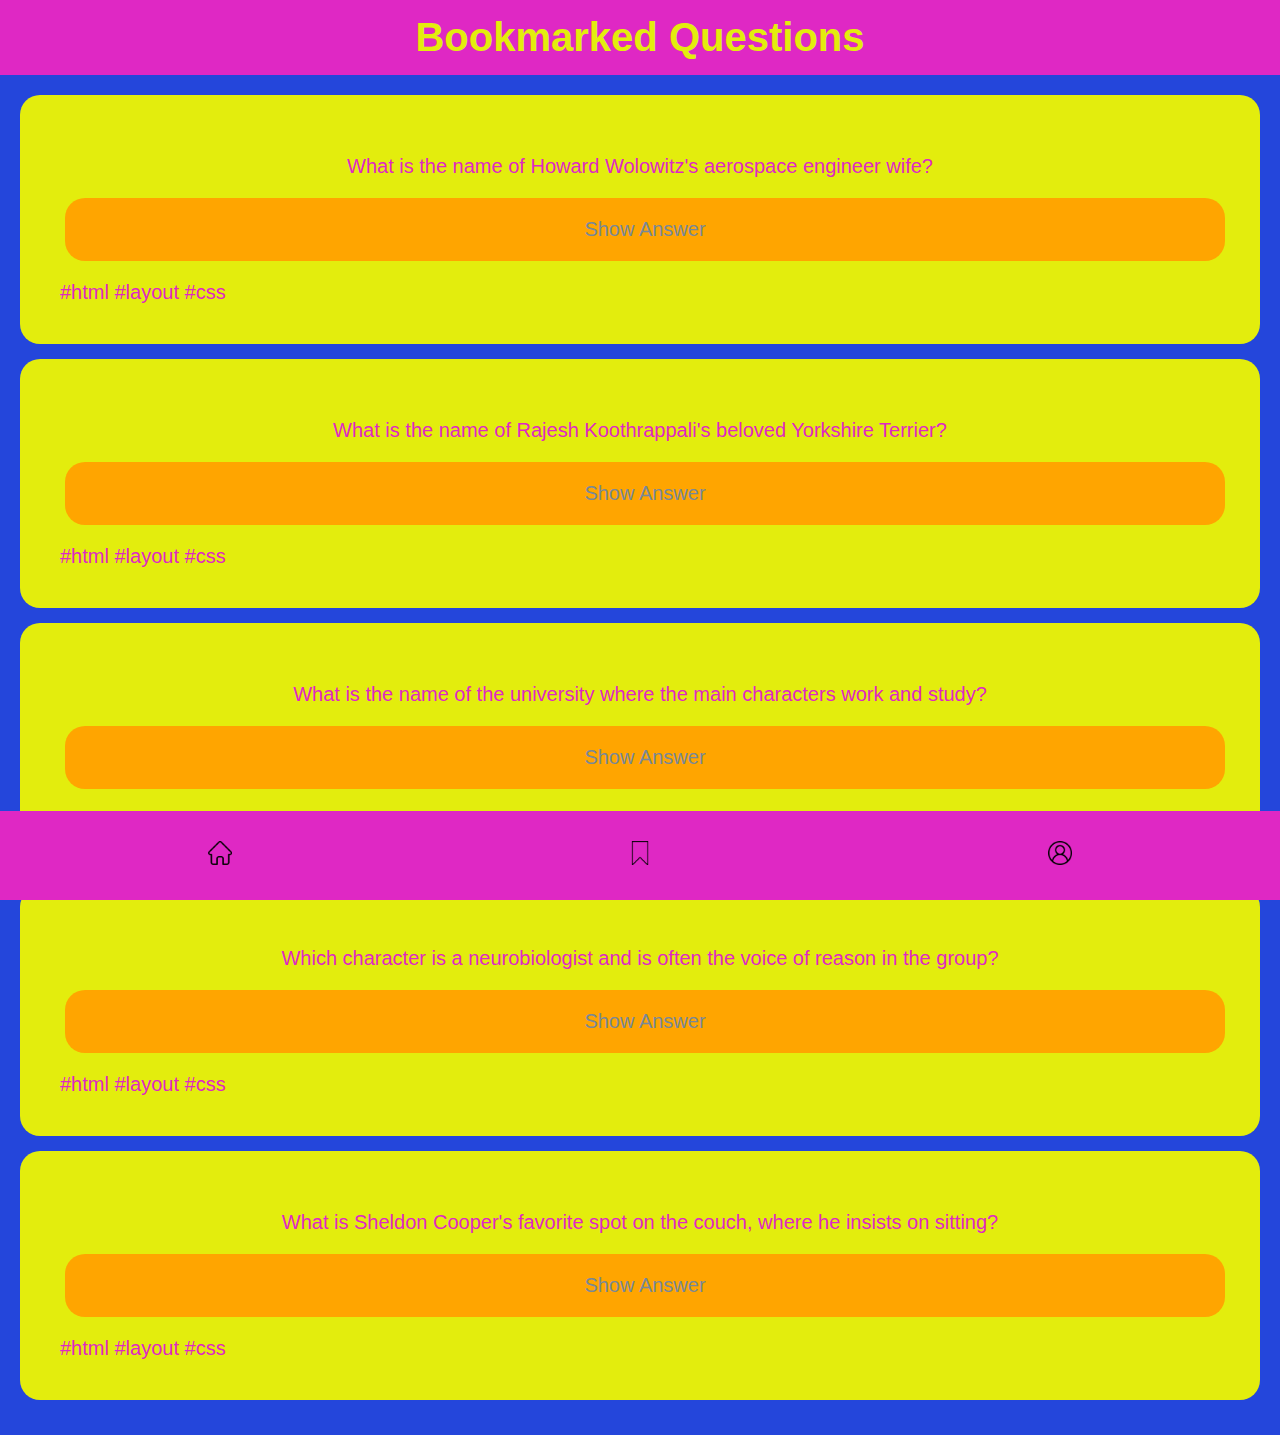
==== bookmarks.html @ d851836f "added resources, changed navbar-icons, linked html-files" ====
<!DOCTYPE html>
<html lang="en">
  <head>
    <meta charset="UTF-8" />
    <meta name="viewport" content="width=device-width, initial-scale=1.0" />
    <title>Bookmarked Questions</title>
    <link rel="stylesheet" href="styles.css" />
  </head>
  <body>
    <header>
      <h1>Bookmarked Questions</h1>
    </header>
    <main>
      <!-- Question Cards will go here -->
     
<div class="question-card">
    <p>
        What is the name of Howard Wolowitz's aerospace engineer wife?
    </p>
    <button class="answer-button">Show Answer</button>
    <div class="answer">Bernadette Rostenkowski</div>
    <div class="tags"
    <span>#html</span>
    <span>#layout</span>
    <span>#css</span>
</div>
</div>
     
<div class="question-card">
    <p>
        What is the name of Rajesh Koothrappali's beloved Yorkshire Terrier?
    </p>
    <button class="answer-button">Show Answer</button>
    <div class="answer">Cinnamon</div>
    <div class="tags"
    <span>#html</span>
    <span>#layout</span>
    <span>#css</span>
</div>
</div>


<div class="question-card">
    <p>
        What is the name of the university where the main characters work and study?
    </p>
    <button class="answer-button">Show Answer</button>
    <div class="answer">Caltech (California Institute of Technology)</div>
    <div class="tags"
    <span>#html</span>
    <span>#layout</span>
    <span>#css</span>
</div>
</div>

<div class="question-card">
    <p>
        Which character is a neurobiologist and is often the voice of reason in the group?
    </p>
    <button class="answer-button">Show Answer</button>
    <div class="answer"> Amy Farrah Fowler</div>
    <div class="tags"
    <span>#html</span>
    <span>#layout</span>
    <span>#css</span>
</div>
</div>



<div class="question-card">
    <p>
        What is Sheldon Cooper's favorite spot on the couch, where he insists on sitting?
    </p>
    <button class="answer-button">Show Answer</button>
    <div class="answer">His "spot"</div>
    <div class="tags"
    <span>#html</span>
    <span>#layout</span>
    <span>#css</span>
</div>
</div>


     
    </main>
    <footer>
      <nav class="footer-nav">
        <a href="index.html" class="nav-item">
            <img src="./resources/home.png" alt="home" width="24" height="24">
        </a>
        <a href="bookmarks.html" class="nav-item active">
            <img src="./resources/bookmark_transparent.png" alt="bookmarks" width="24" height="24">
        </a>
        <a href="profile" class="nav-item">
            <img src="./resources/profile.png" alt="profile" width="24" height="24">
           
        </a>
      </nav>
      <!-- Navbar will go here -->
    </footer>
  </body>
</html>
---- styles.css ----
body {
  font-family: "Franklin Gothic Medium", "Arial Narrow", Arial, sans-serif;
  background-color: #2446db;
  color: #df28c4;
  margin: 0;
  padding: 0;
  font-size: 20px;
}

header {
  background-color: #df28c4;
  color: #e3ed0d;
  padding: 15px 0;
  text-align: center;
}

h1 {
  margin: 0;
}

main {
  padding: 20px;
}

section {
  margin-bottom: 20px;
}

footer {
  background-color: #df28c4;
  color: #fff;
  text-align: center;
  padding: 10px 0;
  position: fixed;
  bottom: 0;
  width: 100%;
}

.question-card {
  background-color: #e3ed0d;
  border: 1px;
  border-radius: 20px;
  padding: 40px;
  margin-bottom: 20px;
  text-align: center;
}

.question-card {
  font-size: 20px;
  margin-bottom: 15px;
}

.answer-button {
  display: block;
  margin: 5px;
  padding: 20px;
  background-color: orange;
  color: lightslategray;
  border: none;
  width: 100%;
  border-radius: 20px;
  font-size: 20px;
}

.tags {
  margin-top: 20px;
  text-align: left;
}

.answer {
  display: none; /* answer is hidden */
  margin-top: 20px; /* answer has more distance to button */
}

.answer-button:hover + .answer {
  display: block; /* Answer visible when hovering above button */
}

.footer-nav {
  display: flex;
  justify-content: space-around;
  padding: 10px;
  background-color: #df28c4;
}

.footer-nav .nav-item {
  color: white;
  text-decoration: none; /* takes away the underlining of the links */
  margin: 10px; /* distance between links */
  font-size: 20px;
}

.footer-nav .nav-item:hover {
  color: #e3ed0d; /* Changes color when hovering over link */
}
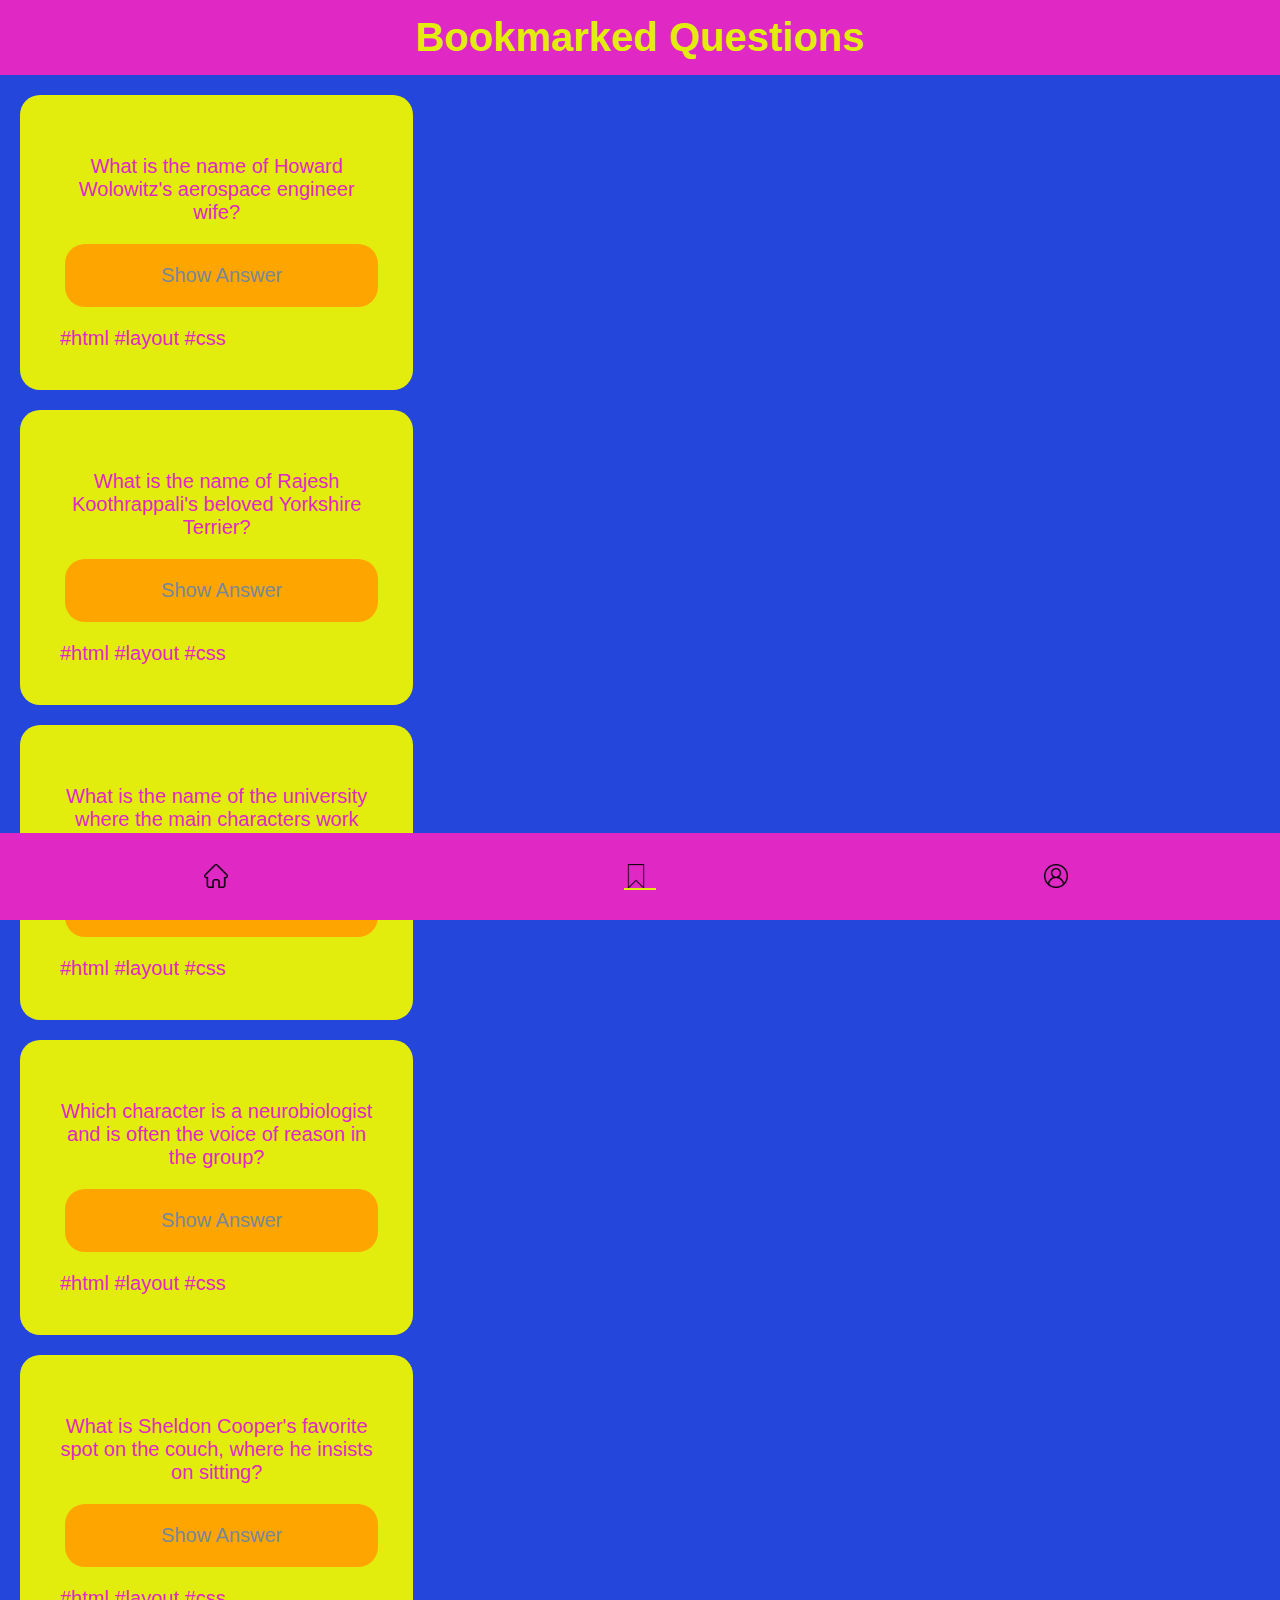
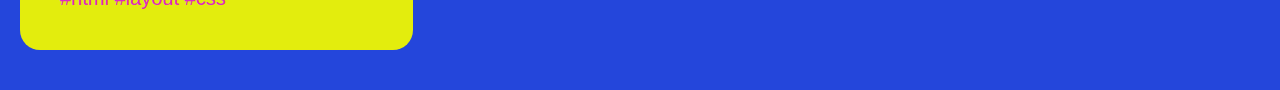
==== commit cfd76eb3: "added bookmarks" ====
--- a/bookmarks.html
+++ b/bookmarks.html
@@ -10,10 +10,10 @@
     <header>
       <h1>Bookmarked Questions</h1>
     </header>
-    <main>
+    <main class="bookmarks">
       <!-- Question Cards will go here -->
      
-<div class="question-card">
+<div class="bookmark-card">
     <p>
         What is the name of Howard Wolowitz's aerospace engineer wife?
     </p>
@@ -26,7 +26,7 @@
 </div>
 </div>
      
-<div class="question-card">
+<div class="bookmark-card">
     <p>
         What is the name of Rajesh Koothrappali's beloved Yorkshire Terrier?
     </p>
@@ -40,7 +40,7 @@
 </div>
 
 
-<div class="question-card">
+<div class="bookmark-card">
     <p>
         What is the name of the university where the main characters work and study?
     </p>
@@ -53,7 +53,7 @@
 </div>
 </div>
 
-<div class="question-card">
+<div class="bookmark-card">
     <p>
         Which character is a neurobiologist and is often the voice of reason in the group?
     </p>
@@ -68,7 +68,7 @@
 
 
 
-<div class="question-card">
+<div class="bookmark-card">
     <p>
         What is Sheldon Cooper's favorite spot on the couch, where he insists on sitting?
     </p>
--- a/styles.css
+++ b/styles.css
@@ -15,15 +15,15 @@
 }
 
 h1 {
-  margin: 0;
+  margin: 0; /* Removes any default margin around the h1 heading */
 }
 
 main {
-  padding: 20px;
+  padding: 20px; /* Adds padding inside the main content area */
 }
 
 section {
-  margin-bottom: 20px;
+  margin-bottom: 20px; /* Adds space at the bottom of each section */
 }
 
 footer {
@@ -31,39 +31,65 @@
   color: #fff;
   text-align: center;
   padding: 10px 0;
-  position: fixed;
-  bottom: 0;
+  position: fixed; /* Fixes the footer at the bottom of the page */
+  bottom: -20px;
   width: 100%;
 }
 
+.question-container {
+  display: flex; /* activates flexbox */
+  flex-wrap: wrap; /* puts cards on next side when not enough space */
+  gap: 20px; /* distance between cards */
+  justify-content: space-between; /* even distance */
+  padding: 20px; /* Adds padding around the question container */
+}
+
 .question-card {
+  background-color: #e3ed0d;
+  border: 1px; /* Sets a basic border */
+  border-radius: 20px; /* Rounds the corners of the card */
+  padding: 40px;
+  margin-bottom: 20px; /* Adds space below each card */
+  text-align: center;
+  width: calc(
+    33.333% - 20px
+  ); /* Makes each card take up one-third of the container with space in between */
+  box-sizing: border-box; /* Ensures padding and border are included in the card's width */
+}
+
+.bookmarks-container {
+  display: flex; /* activates flexbox */
+  flex-wrap: wrap; /* puts cards on next side when not enough space */
+  gap: 20px; /* distance between cards */
+  justify-content: space-between; /* even distance */
+  padding: 20px;
+}
+
+.bookmark-card {
   background-color: #e3ed0d;
   border: 1px;
   border-radius: 20px;
   padding: 40px;
   margin-bottom: 20px;
   text-align: center;
-}
-
-.question-card {
-  font-size: 20px;
-  margin-bottom: 15px;
+  width: calc(33.333% - 20px); /* three cards per row with 20px distance */
+  box-sizing: border-box;
 }
 
 .answer-button {
-  display: block;
+  display: block; /* Makes the button a block element (full width) */
   margin: 5px;
   padding: 20px;
   background-color: orange;
   color: lightslategray;
   border: none;
-  width: 100%;
+  width: 100%; /* Makes the button span the full width of the card */
   border-radius: 20px;
   font-size: 20px;
 }
 
 .tags {
-  margin-top: 20px;
+  margin-top: 20px; /* Adds space above the tags section */
   text-align: left;
 }
 
@@ -78,12 +104,13 @@
 
 .footer-nav {
   display: flex;
-  justify-content: space-around;
+  justify-content: space-around; /* Spreads out the navigation items evenly */
   padding: 10px;
   background-color: #df28c4;
 }
 
 .footer-nav .nav-item {
+  display: inline-block; /* Ensures the navigation items are inline */
   color: white;
   text-decoration: none; /* takes away the underlining of the links */
   margin: 10px; /* distance between links */
@@ -93,3 +120,12 @@
 .footer-nav .nav-item:hover {
   color: #e3ed0d; /* Changes color when hovering over link */
 }
+
+.footer-nav .nav-item img {
+  vertical-align: middle; /* Vertically aligns the image to the middle of the text */
+  margin-right: 8px; /* Adds a small margin to the right of the image */
+}
+.footer-nav .nav-item.active {
+  color: #e3ed0d;
+  border-bottom: 2px solid #e3ed0d; /* Adds a yellow border under the active item */
+}
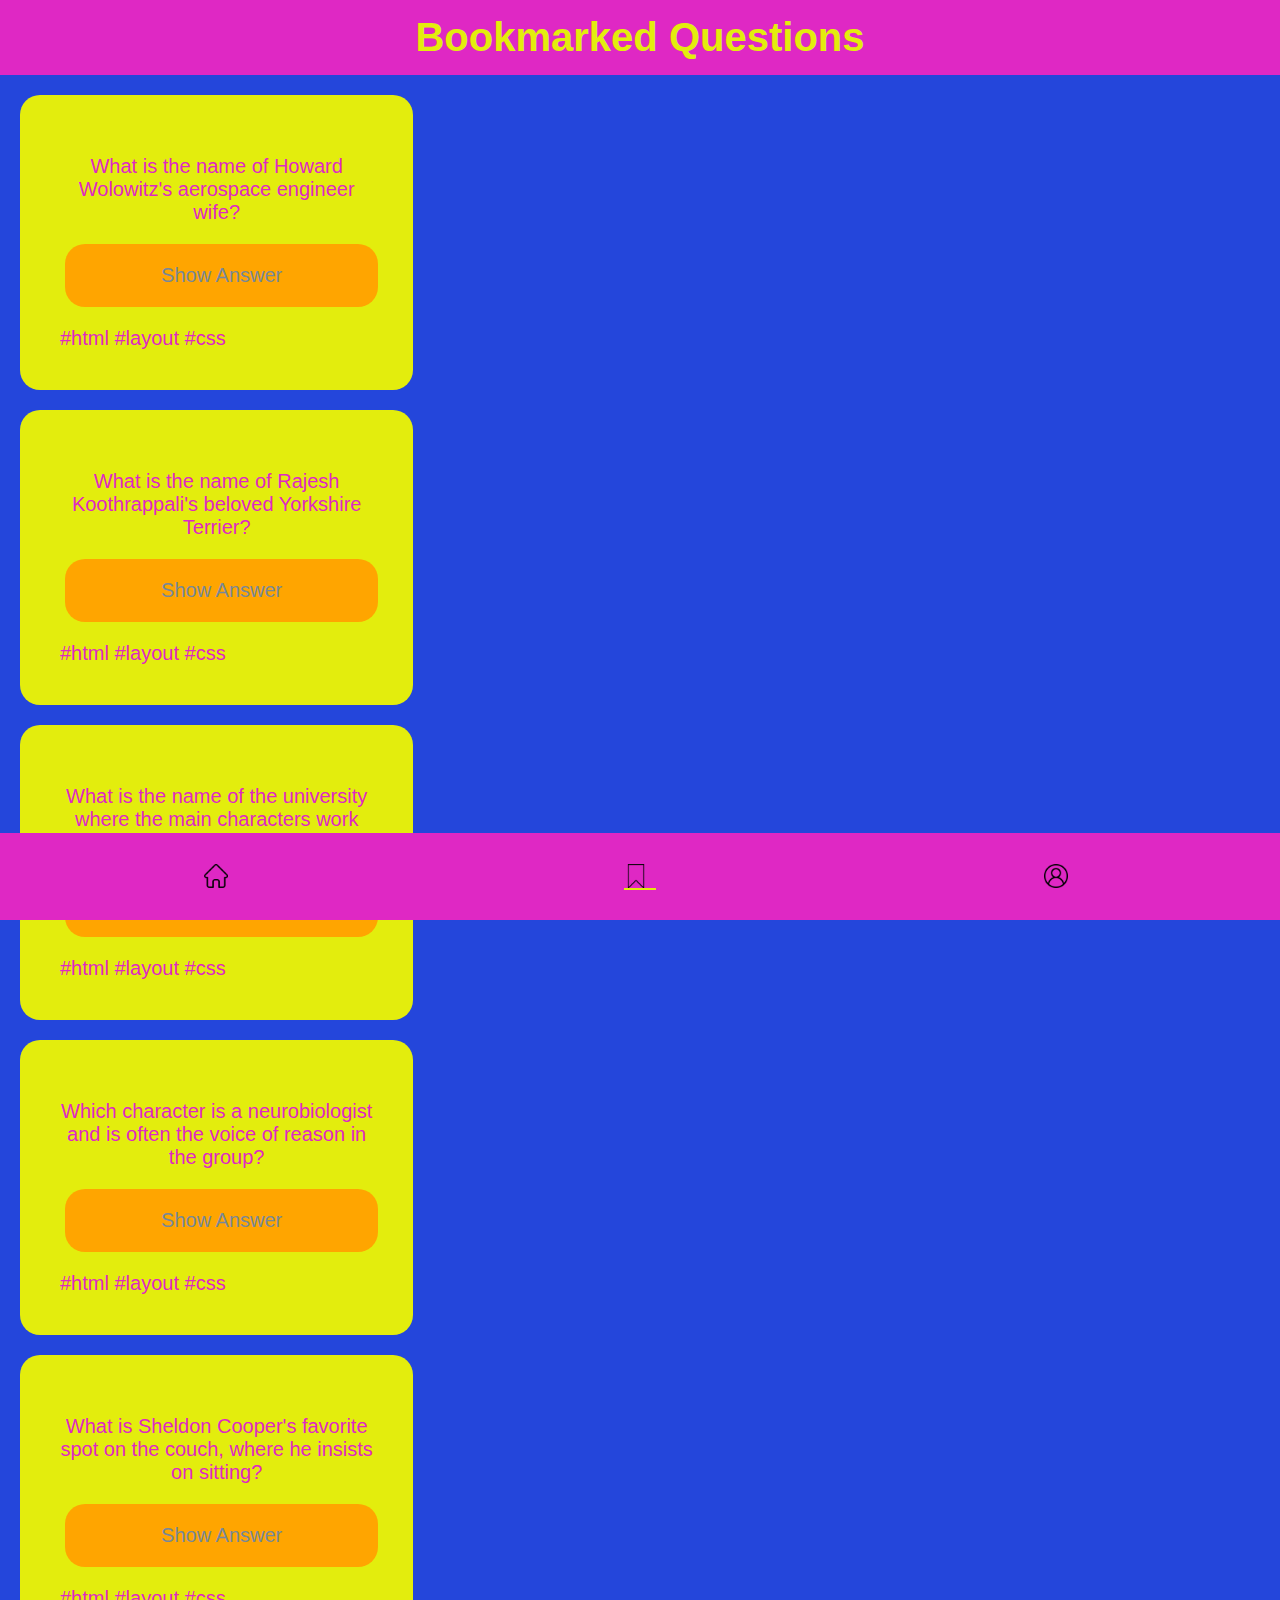
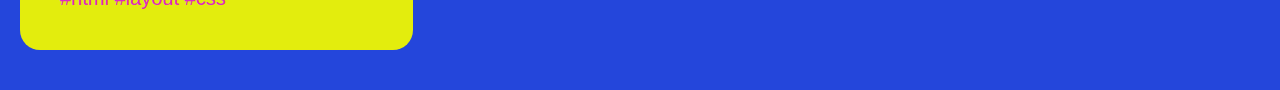
==== commit f90cb6c8: "made bookmark work" ====
--- a/bookmarks.html
+++ b/bookmarks.html
@@ -5,13 +5,14 @@
     <meta name="viewport" content="width=device-width, initial-scale=1.0" />
     <title>Bookmarked Questions</title>
     <link rel="stylesheet" href="styles.css" />
+    <script scr="index.js" defer></script>
   </head>
   <body>
     <header>
       <h1>Bookmarked Questions</h1>
     </header>
     <main class="bookmarks">
-      <!-- Question Cards will go here -->
+   
      
 <div class="bookmark-card">
     <p>
@@ -92,12 +93,11 @@
         <a href="bookmarks.html" class="nav-item active">
             <img src="./resources/bookmark_transparent.png" alt="bookmarks" width="24" height="24">
         </a>
-        <a href="profile" class="nav-item">
+        <a href="profile.html" class="nav-item">
             <img src="./resources/profile.png" alt="profile" width="24" height="24">
            
         </a>
       </nav>
-      <!-- Navbar will go here -->
     </footer>
   </body>
 </html>
--- a/styles.css
+++ b/styles.css
@@ -129,3 +129,27 @@
   color: #e3ed0d;
   border-bottom: 2px solid #e3ed0d; /* Adds a yellow border under the active item */
 }
+
+.profile-container {
+  max-width: 600px;
+  margin: 0;
+  padding: 20;
+  text-align: center;
+}
+
+.hidden {
+  display: none;
+}
+
+.active {
+  filter: grayscale(0);
+}
+
+.bookmark img {
+  cursor: pointer;
+  content: url("./resources/bookmark_transparent.png");
+}
+
+.bookmark img.active {
+  content: url("./resources/bookmark_filled.png"); /*activates pic */
+}
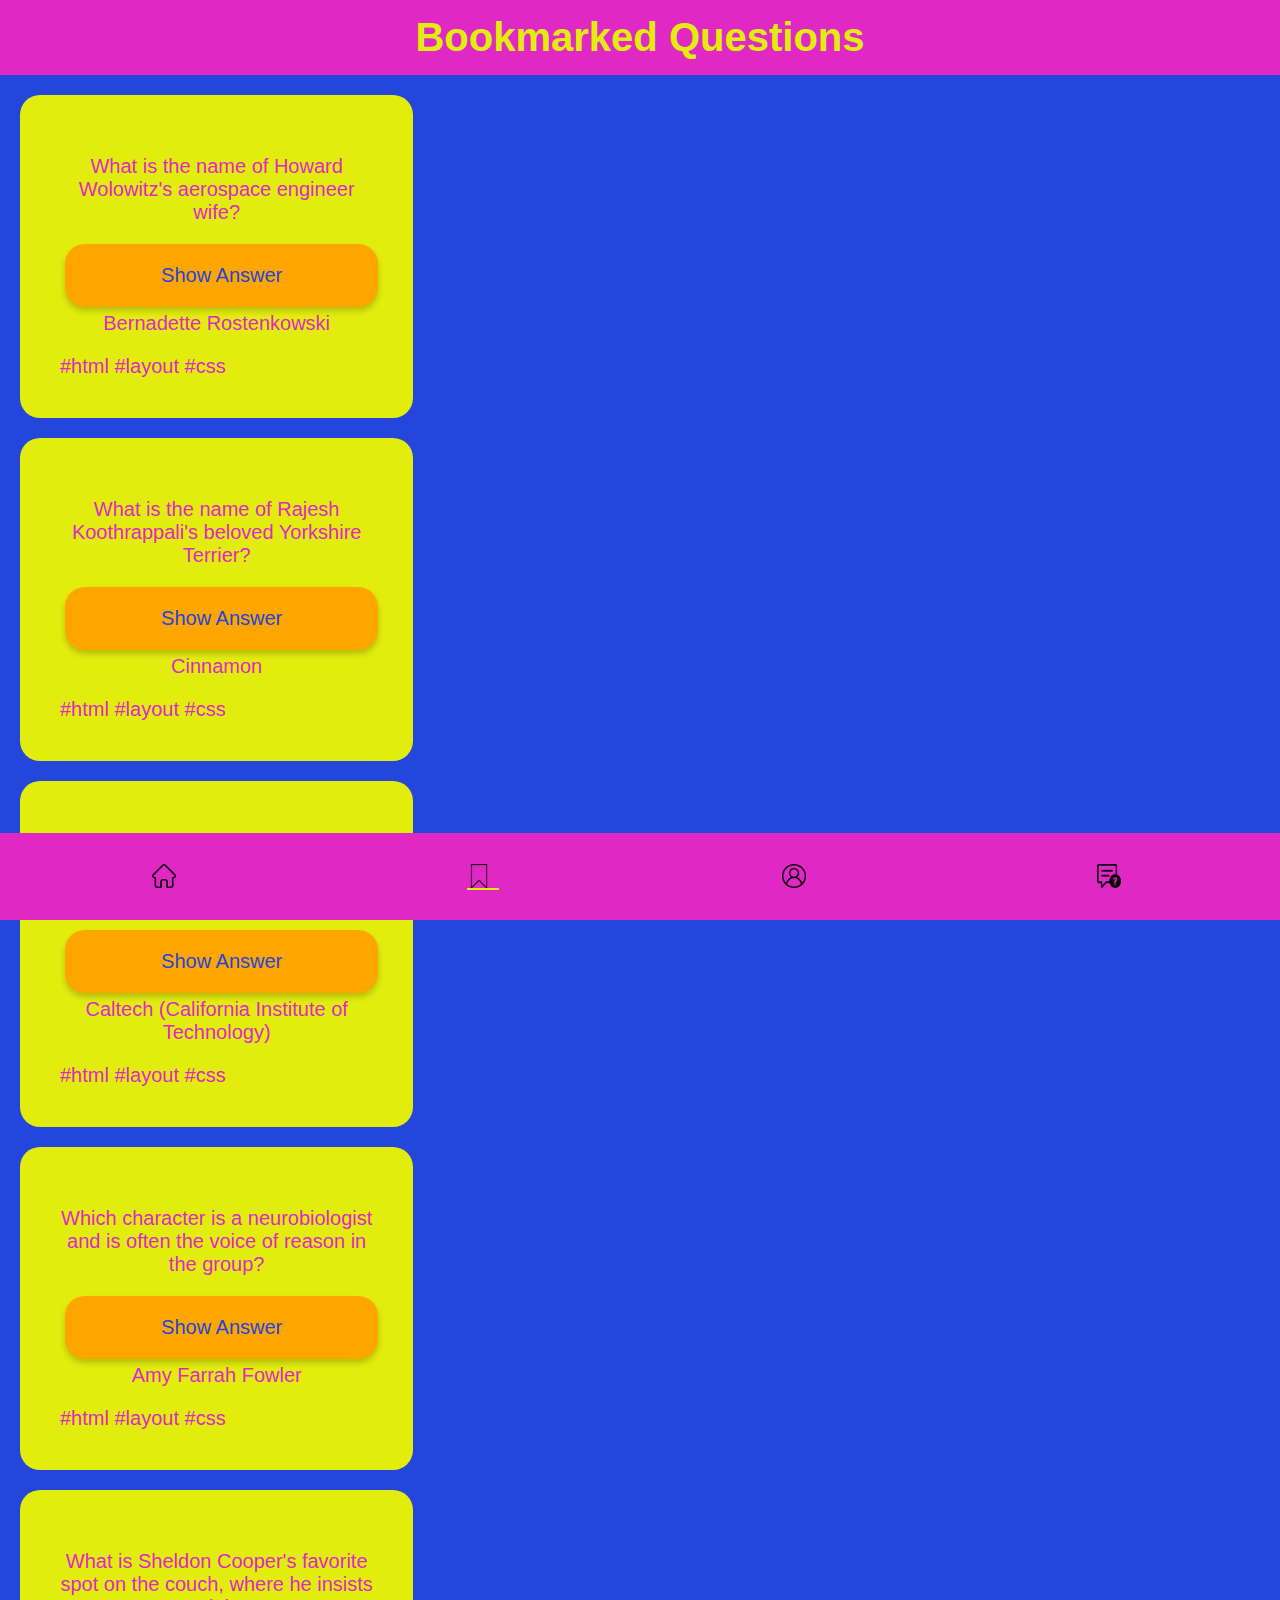
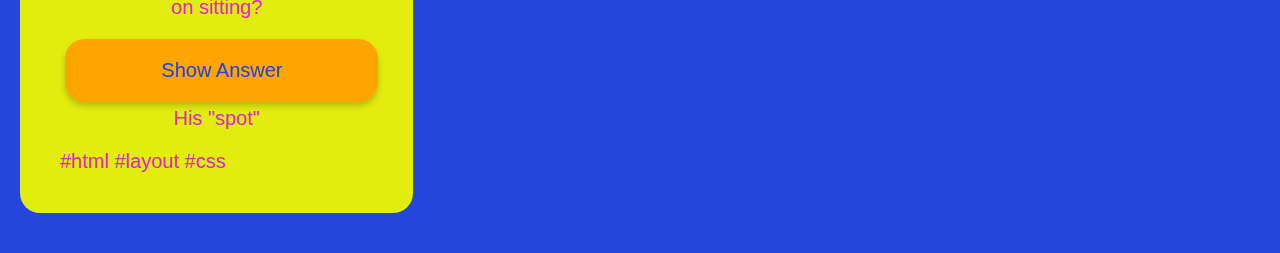
==== commit 6b663736: "added form and character counter" ====
--- a/bookmarks.html
+++ b/bookmarks.html
@@ -5,97 +5,108 @@
     <meta name="viewport" content="width=device-width, initial-scale=1.0" />
     <title>Bookmarked Questions</title>
     <link rel="stylesheet" href="styles.css" />
-    <script scr="index.js" defer></script>
+    <script src="index.js" defer></script>
   </head>
   <body>
     <header>
       <h1>Bookmarked Questions</h1>
     </header>
     <main class="bookmarks">
-   
-     
-<div class="bookmark-card">
-    <p>
-        What is the name of Howard Wolowitz's aerospace engineer wife?
-    </p>
-    <button class="answer-button">Show Answer</button>
-    <div class="answer">Bernadette Rostenkowski</div>
-    <div class="tags"
-    <span>#html</span>
-    <span>#layout</span>
-    <span>#css</span>
-</div>
-</div>
-     
-<div class="bookmark-card">
-    <p>
-        What is the name of Rajesh Koothrappali's beloved Yorkshire Terrier?
-    </p>
-    <button class="answer-button">Show Answer</button>
-    <div class="answer">Cinnamon</div>
-    <div class="tags"
-    <span>#html</span>
-    <span>#layout</span>
-    <span>#css</span>
-</div>
-</div>
+      <div class="bookmark-card">
+        <p>What is the name of Howard Wolowitz's aerospace engineer wife?</p>
+        <button class="answer-button">Show Answer</button>
+        <div class="answer">Bernadette Rostenkowski</div>
+        <div class="tags">
+          <span>#html</span>
+          <span>#layout</span>
+          <span>#css</span>
+        </div>
+      </div>
 
+      <div class="bookmark-card">
+        <p>
+          What is the name of Rajesh Koothrappali's beloved Yorkshire Terrier?
+        </p>
+        <button class="answer-button">Show Answer</button>
+        <div class="answer">Cinnamon</div>
+        <div class="tags">
+          <span>#html</span>
+          <span>#layout</span>
+          <span>#css</span>
+        </div>
+      </div>
 
-<div class="bookmark-card">
-    <p>
-        What is the name of the university where the main characters work and study?
-    </p>
-    <button class="answer-button">Show Answer</button>
-    <div class="answer">Caltech (California Institute of Technology)</div>
-    <div class="tags"
-    <span>#html</span>
-    <span>#layout</span>
-    <span>#css</span>
-</div>
-</div>
+      <div class="bookmark-card">
+        <p>
+          What is the name of the university where the main characters work and
+          study?
+        </p>
+        <button class="answer-button">Show Answer</button>
+        <div class="answer">Caltech (California Institute of Technology)</div>
+        <div class="tags">
+          <span>#html</span>
+          <span>#layout</span>
+          <span>#css</span>
+        </div>
+      </div>
 
-<div class="bookmark-card">
-    <p>
-        Which character is a neurobiologist and is often the voice of reason in the group?
-    </p>
-    <button class="answer-button">Show Answer</button>
-    <div class="answer"> Amy Farrah Fowler</div>
-    <div class="tags"
-    <span>#html</span>
-    <span>#layout</span>
-    <span>#css</span>
-</div>
-</div>
+      <div class="bookmark-card">
+        <p>
+          Which character is a neurobiologist and is often the voice of reason
+          in the group?
+        </p>
+        <button class="answer-button">Show Answer</button>
+        <div class="answer">Amy Farrah Fowler</div>
+        <div class="tags">
+          <span>#html</span>
+          <span>#layout</span>
+          <span>#css</span>
+        </div>
+      </div>
 
-
-
-<div class="bookmark-card">
-    <p>
-        What is Sheldon Cooper's favorite spot on the couch, where he insists on sitting?
-    </p>
-    <button class="answer-button">Show Answer</button>
-    <div class="answer">His "spot"</div>
-    <div class="tags"
-    <span>#html</span>
-    <span>#layout</span>
-    <span>#css</span>
-</div>
-</div>
-
-
-     
+      <div class="bookmark-card">
+        <p>
+          What is Sheldon Cooper's favorite spot on the couch, where he insists
+          on sitting?
+        </p>
+        <button class="answer-button">Show Answer</button>
+        <div class="answer">His "spot"</div>
+        <div class="tags">
+          <span>#html</span>
+          <span>#layout</span>
+          <span>#css</span>
+        </div>
+      </div>
     </main>
     <footer>
       <nav class="footer-nav">
         <a href="index.html" class="nav-item">
-            <img src="./resources/home.png" alt="home" width="24" height="24">
+          <img src="./resources/home.png" alt="home" width="24" height="24" />
         </a>
         <a href="bookmarks.html" class="nav-item active">
-            <img src="./resources/bookmark_transparent.png" alt="bookmarks" width="24" height="24">
+          <img
+            src="./resources/bookmark_transparent.png"
+            alt="bookmarks"
+            width="24"
+            height="24"
+          />
         </a>
         <a href="profile.html" class="nav-item">
-            <img src="./resources/profile.png" alt="profile" width="24" height="24">
-           
+          <img
+            src="./resources/profile.png"
+            alt="profile"
+            width="24"
+            height="24"
+          />
+        </a>
+
+        <a href="form.html" class="nav-item">
+          <img
+            src="./resources/question.png"
+            alt="form"
+            width="24"
+            height="24"
+          />
         </a>
       </nav>
     </footer>
--- a/styles.css
+++ b/styles.css
@@ -81,7 +81,7 @@
   margin: 5px;
   padding: 20px;
   background-color: orange;
-  color: lightslategray;
+  color: #2446db;
   border: none;
   width: 100%; /* Makes the button span the full width of the card */
   border-radius: 20px;
@@ -91,15 +91,6 @@
 .tags {
   margin-top: 20px; /* Adds space above the tags section */
   text-align: left;
-}
-
-.answer {
-  display: none; /* answer is hidden */
-  margin-top: 20px; /* answer has more distance to button */
-}
-
-.answer-button:hover + .answer {
-  display: block; /* Answer visible when hovering above button */
 }
 
 .footer-nav {
@@ -153,3 +144,50 @@
 .bookmark img.active {
   content: url("./resources/bookmark_filled.png"); /*activates pic */
 }
+
+.card {
+  background-color: orange;
+  border: 1px; /* Sets a basic border */
+  border-radius: 20px; /* Rounds the corners of the card */
+  padding: 40px;
+  margin-bottom: 20px; /* Adds space below each card */
+  text-align: center;
+  width: calc(
+    33.333% - 20px
+  ); /* Makes each card take up one-third of the container with space in between */
+  box-sizing: border-box; /* Ensures padding and border are included in the card's width */
+}
+
+.new-card-form {
+  background-color: orange;
+  border: 1px; /* Sets a basic border */
+  border-radius: 20px; /* Rounds the corners of the card */
+  padding: 40px;
+  margin-bottom: 20px; /* Adds space below each card */
+  text-align: left;
+  width: calc(
+    33.333% - 20px
+  ); /* Makes each card take up one-third of the container with space in between */
+  box-sizing: border-box; /* Ensures padding and border are included in the card's width */
+}
+
+button {
+  display: block; /* Makes the button a block element (full width) */
+  margin: 30px;
+  padding: 5px;
+  background-color: #2446db;
+  color: #e3ed0d;
+  border: none;
+  width: 80%; /* Makes the button span the 80% of the card */
+  border-radius: 20px;
+  font-size: 20px;
+  box-shadow: 0px 4px 6px rgba(0, 0, 0, 0.2);
+}
+
+button:hover {
+  background-color: #5aea26;
+}
+
+button:active {
+  transform: scale(0.95); /* Button shrinks when clicked */
+}
